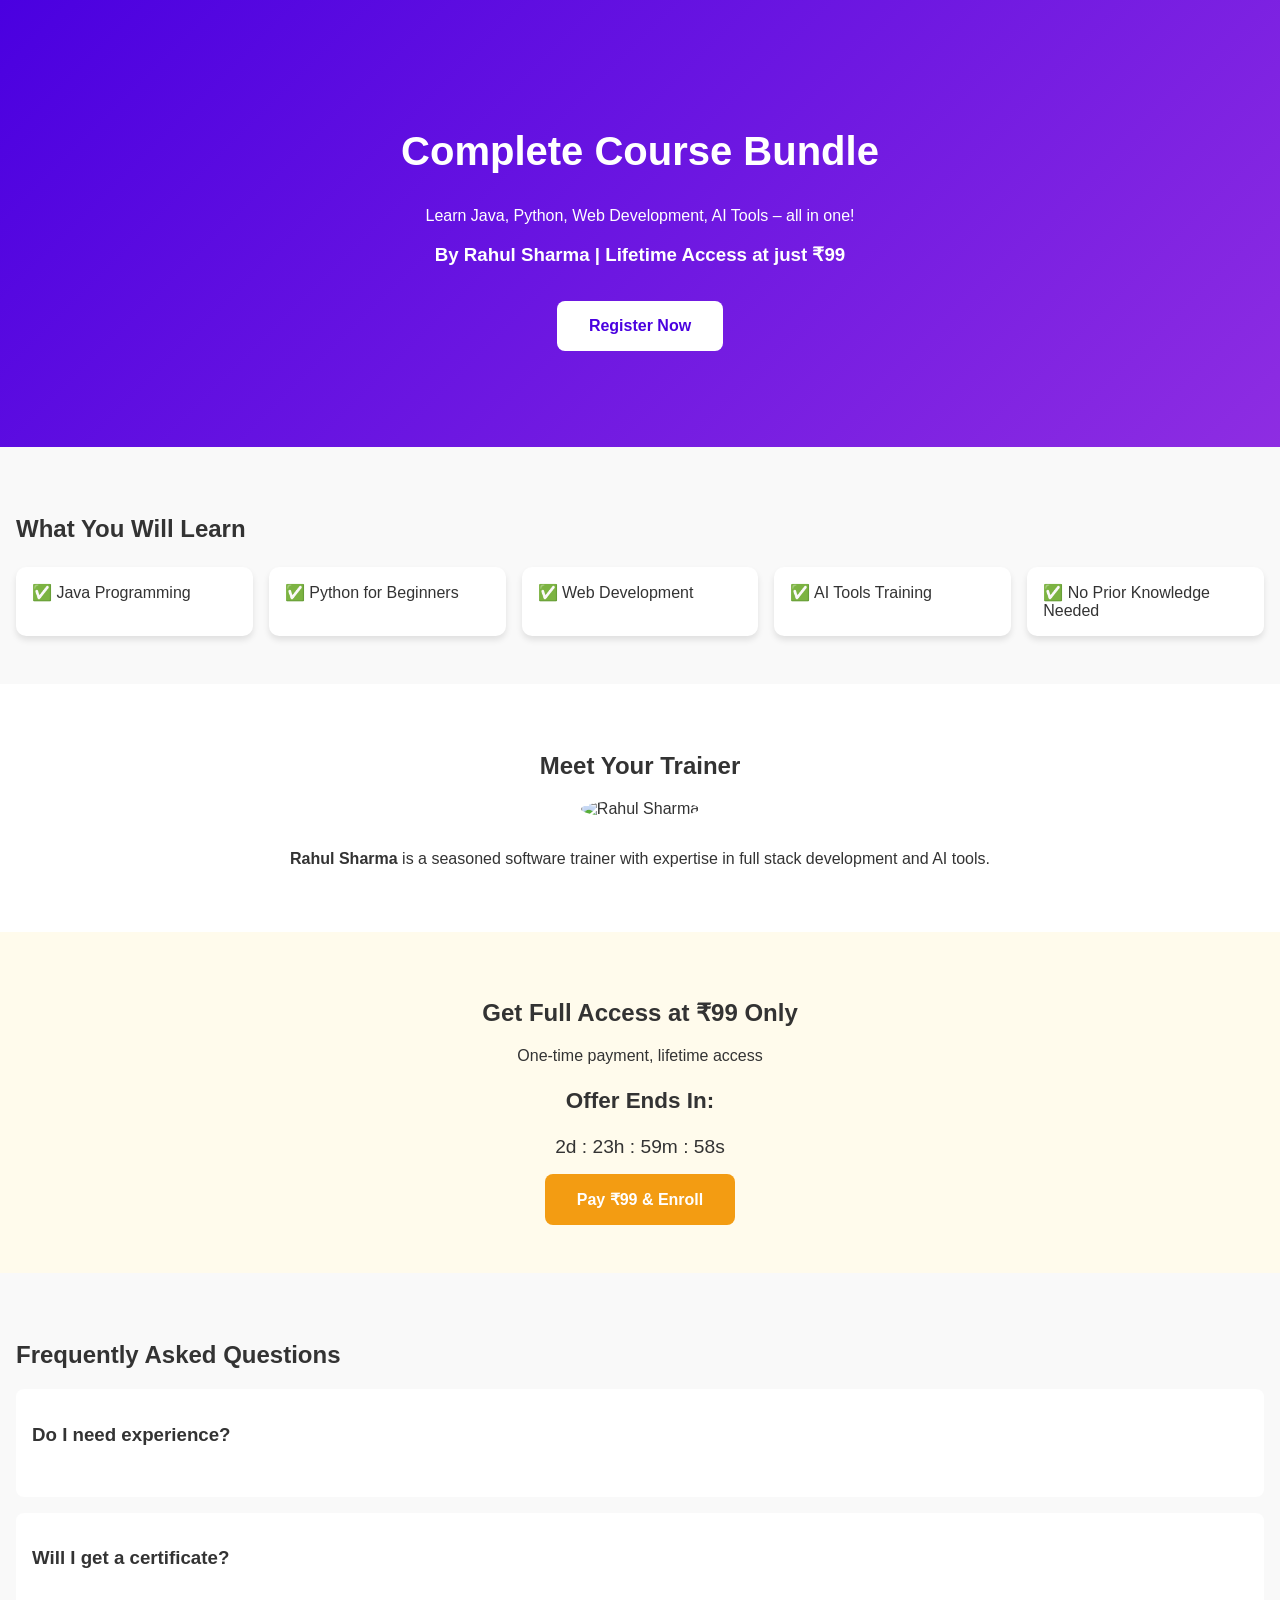
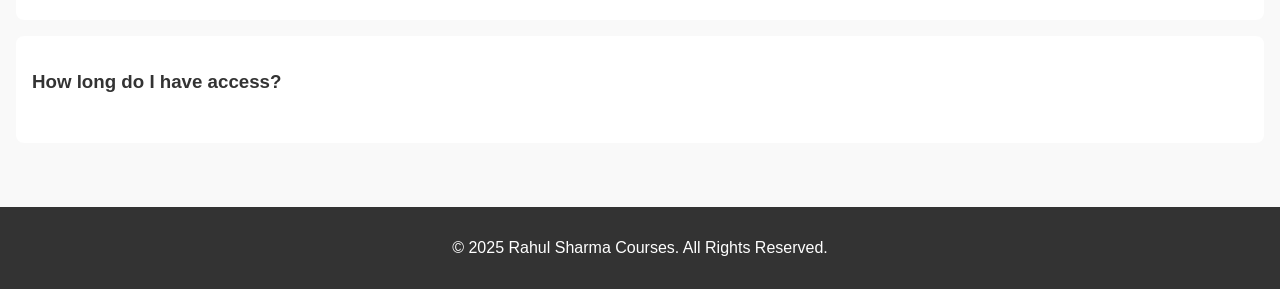
==== index.html @ 365afa6a "Rename index (1).html to index.html" ====
<!DOCTYPE html>
<html lang="en">
<head>
  <meta charset="UTF-8" />
  <meta name="viewport" content="width=device-width, initial-scale=1.0"/>
  <title>Complete Course Bundle - Rahul Sharma</title>
  <link rel="stylesheet" href="style.css" />
  <script src="script.js" defer></script>
</head>
<body>

  <!-- Hero Section -->
  <section class="hero">
    <div class="container">
      <h1>Complete Course Bundle</h1>
      <p>Learn Java, Python, Web Development, AI Tools – all in one!</p>
      <h3>By Rahul Sharma | Lifetime Access at just ₹99</h3>
      <a href="#register" class="btn">Register Now</a>
    </div>
  </section>

  <!-- Course Features -->
  <section class="features">
    <h2>What You Will Learn</h2>
    <div class="feature-grid">
      <div class="feature">✅ Java Programming</div>
      <div class="feature">✅ Python for Beginners</div>
      <div class="feature">✅ Web Development</div>
      <div class="feature">✅ AI Tools Training</div>
      <div class="feature">✅ No Prior Knowledge Needed</div>
    </div>
  </section>

  <!-- Trainer Info -->
  <section class="trainer">
    <h2>Meet Your Trainer</h2>
    <img src="https://via.placeholder.com/120" alt="Rahul Sharma">
    <p><strong>Rahul Sharma</strong> is a seasoned software trainer with expertise in full stack development and AI tools.</p>
  </section>

  <!-- Pricing -->
  <section class="pricing" id="register">
    <h2>Get Full Access at ₹99 Only</h2>
    <p>One-time payment, lifetime access</p>
    <div class="countdown">
      <h3>Offer Ends In:</h3>
      <div id="timer">00d : 00h : 00m : 00s</div>
    </div>
    <a href="https://rzp.io/l/your-link-id" class="btn" target="_blank">Pay ₹99 & Enroll</a>
  </section>

  <!-- FAQ -->
  <section class="faq">
    <h2>Frequently Asked Questions</h2>
    <div class="faq-item" onclick="toggleFAQ(this)">
      <h3>Do I need experience?</h3>
      <p class="answer">No. The course is beginner-friendly.</p>
    </div>
    <div class="faq-item" onclick="toggleFAQ(this)">
      <h3>Will I get a certificate?</h3>
      <p class="answer">Yes, you’ll receive a certificate after completion.</p>
    </div>
    <div class="faq-item" onclick="toggleFAQ(this)">
      <h3>How long do I have access?</h3>
      <p class="answer">Lifetime access.</p>
    </div>
  </section>

  <!-- Footer -->
  <footer>
    <p>© 2025 Rahul Sharma Courses. All Rights Reserved.</p>
  </footer>

</body>
</html>
---- style.css ----
body {
  font-family: 'Segoe UI', sans-serif;
  margin: 0;
  padding: 0;
  background: #f9f9f9;
  color: #333;
}

.container {
  text-align: center;
  padding: 2rem;
}

.hero {
  background: linear-gradient(135deg, #4a00e0, #8e2de2);
  color: white;
  padding: 4rem 1rem;
}

.hero h1 {
  font-size: 2.5rem;
}

.hero .btn {
  background: #fff;
  color: #4a00e0;
  padding: 1rem 2rem;
  font-weight: bold;
  border-radius: 8px;
  text-decoration: none;
  display: inline-block;
  margin-top: 1rem;
}

.features {
  padding: 3rem 1rem;
}

.feature-grid {
  display: grid;
  grid-template-columns: repeat(auto-fit, minmax(180px, 1fr));
  gap: 1rem;
  margin-top: 1.5rem;
}

.feature {
  background: white;
  padding: 1rem;
  border-radius: 10px;
  box-shadow: 0 4px 6px rgba(0,0,0,0.1);
}

.trainer {
  padding: 3rem 1rem;
  background: #fff;
  text-align: center;
}

.trainer img {
  border-radius: 50%;
  margin-bottom: 1rem;
}

.pricing {
  background: #fffbec;
  padding: 3rem 1rem;
  text-align: center;
}

.pricing .btn {
  background: #f39c12;
  color: white;
  padding: 1rem 2rem;
  text-decoration: none;
  border-radius: 8px;
  font-weight: bold;
  display: inline-block;
  margin-top: 1rem;
}

.countdown {
  font-size: 1.2rem;
  margin-top: 1rem;
}

.faq {
  padding: 3rem 1rem;
}

.faq-item {
  background: white;
  padding: 1rem;
  margin-bottom: 1rem;
  border-radius: 8px;
  cursor: pointer;
  transition: all 0.3s ease;
}

.faq-item .answer {
  max-height: 0;
  overflow: hidden;
  transition: max-height 0.4s ease;
}

.faq-item.open .answer {
  max-height: 200px;
}

footer {
  background: #333;
  color: white;
  text-align: center;
  padding: 1rem;
}
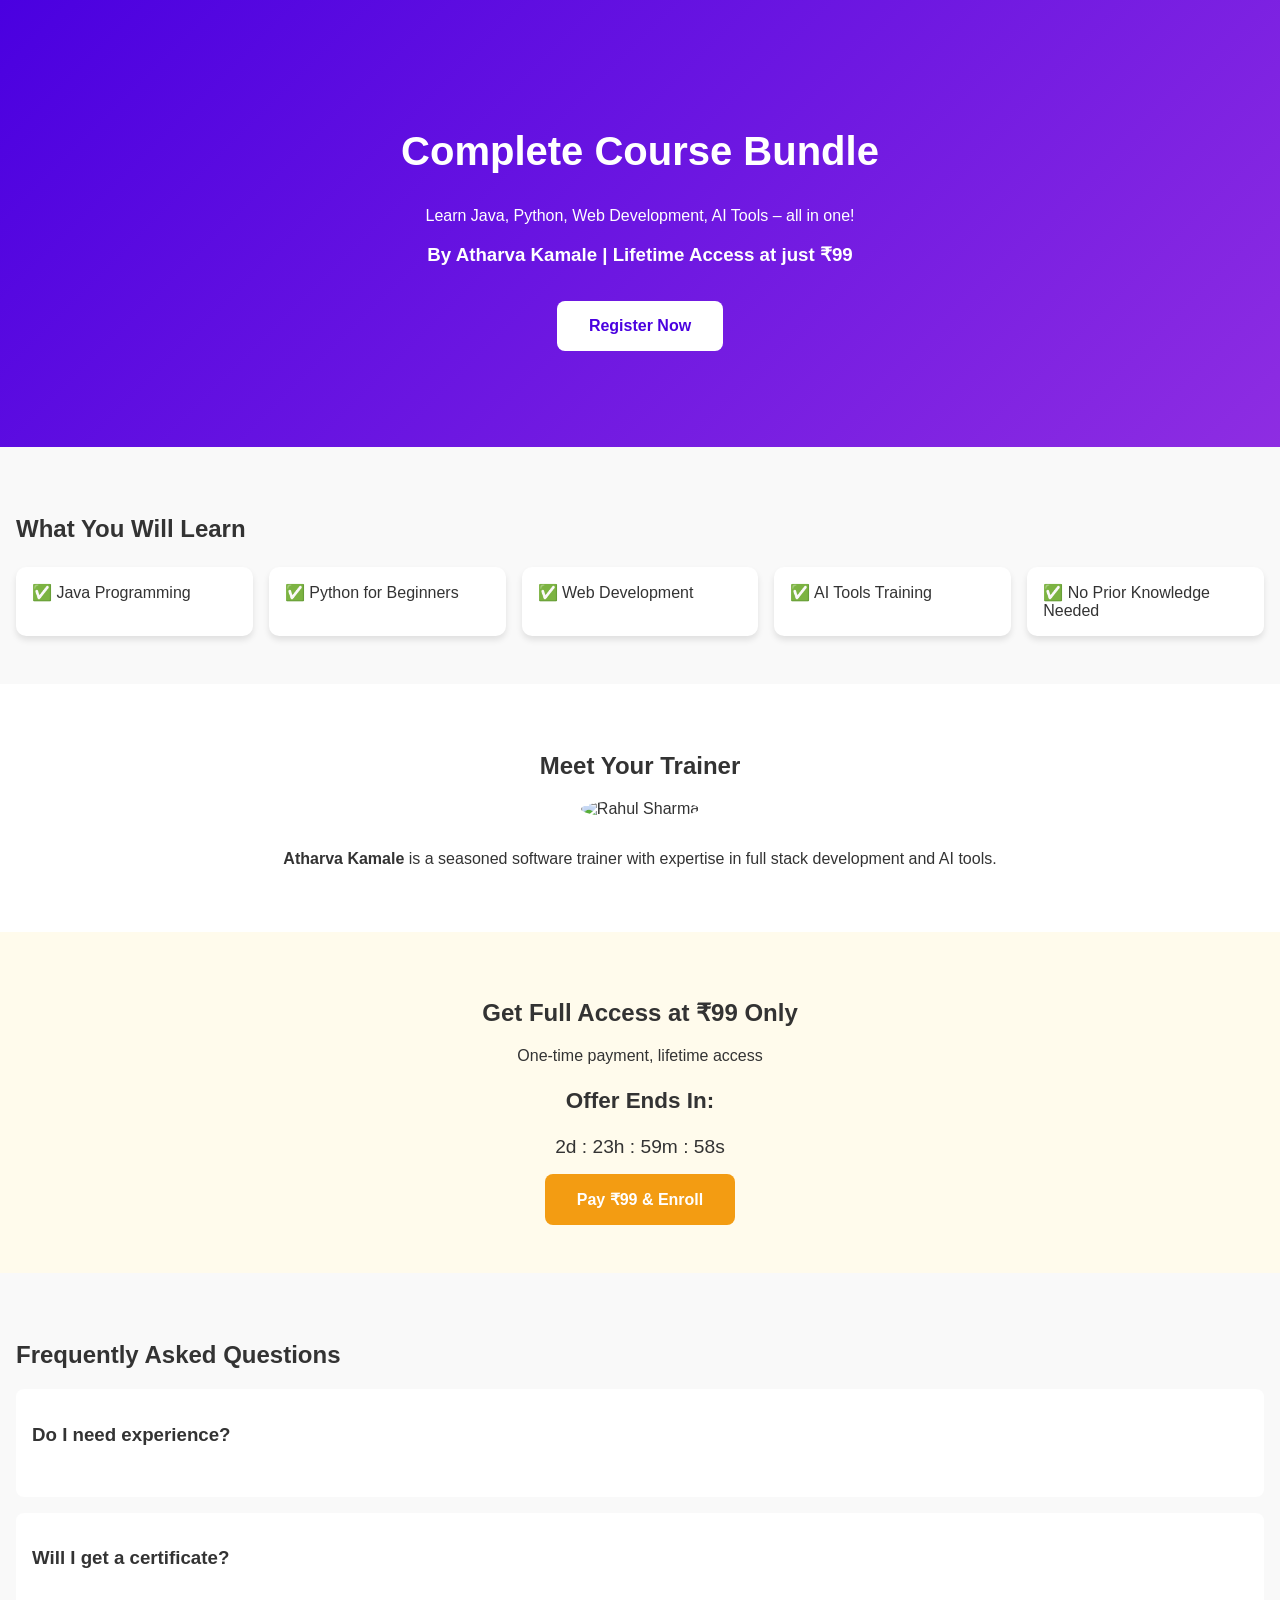
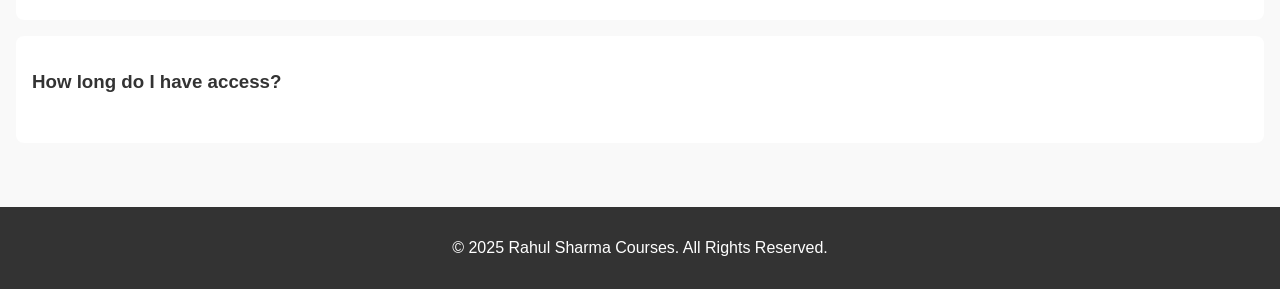
==== commit 34db7197: "Update index.html" ====
--- a/index.html
+++ b/index.html
@@ -4,7 +4,7 @@
 <head>
   <meta charset="UTF-8" />
   <meta name="viewport" content="width=device-width, initial-scale=1.0"/>
-  <title>Complete Course Bundle - Rahul Sharma</title>
+  <title>Complete Course Bundle - Atharva kamale</title>
   <link rel="stylesheet" href="style.css" />
   <script src="script.js" defer></script>
 </head>
@@ -15,7 +15,7 @@
     <div class="container">
       <h1>Complete Course Bundle</h1>
       <p>Learn Java, Python, Web Development, AI Tools – all in one!</p>
-      <h3>By Rahul Sharma | Lifetime Access at just ₹99</h3>
+      <h3>By Atharva Kamale | Lifetime Access at just ₹99</h3>
       <a href="#register" class="btn">Register Now</a>
     </div>
   </section>
@@ -36,7 +36,7 @@
   <section class="trainer">
     <h2>Meet Your Trainer</h2>
     <img src="https://via.placeholder.com/120" alt="Rahul Sharma">
-    <p><strong>Rahul Sharma</strong> is a seasoned software trainer with expertise in full stack development and AI tools.</p>
+    <p><strong>Atharva Kamale</strong> is a seasoned software trainer with expertise in full stack development and AI tools.</p>
   </section>
 
   <!-- Pricing -->
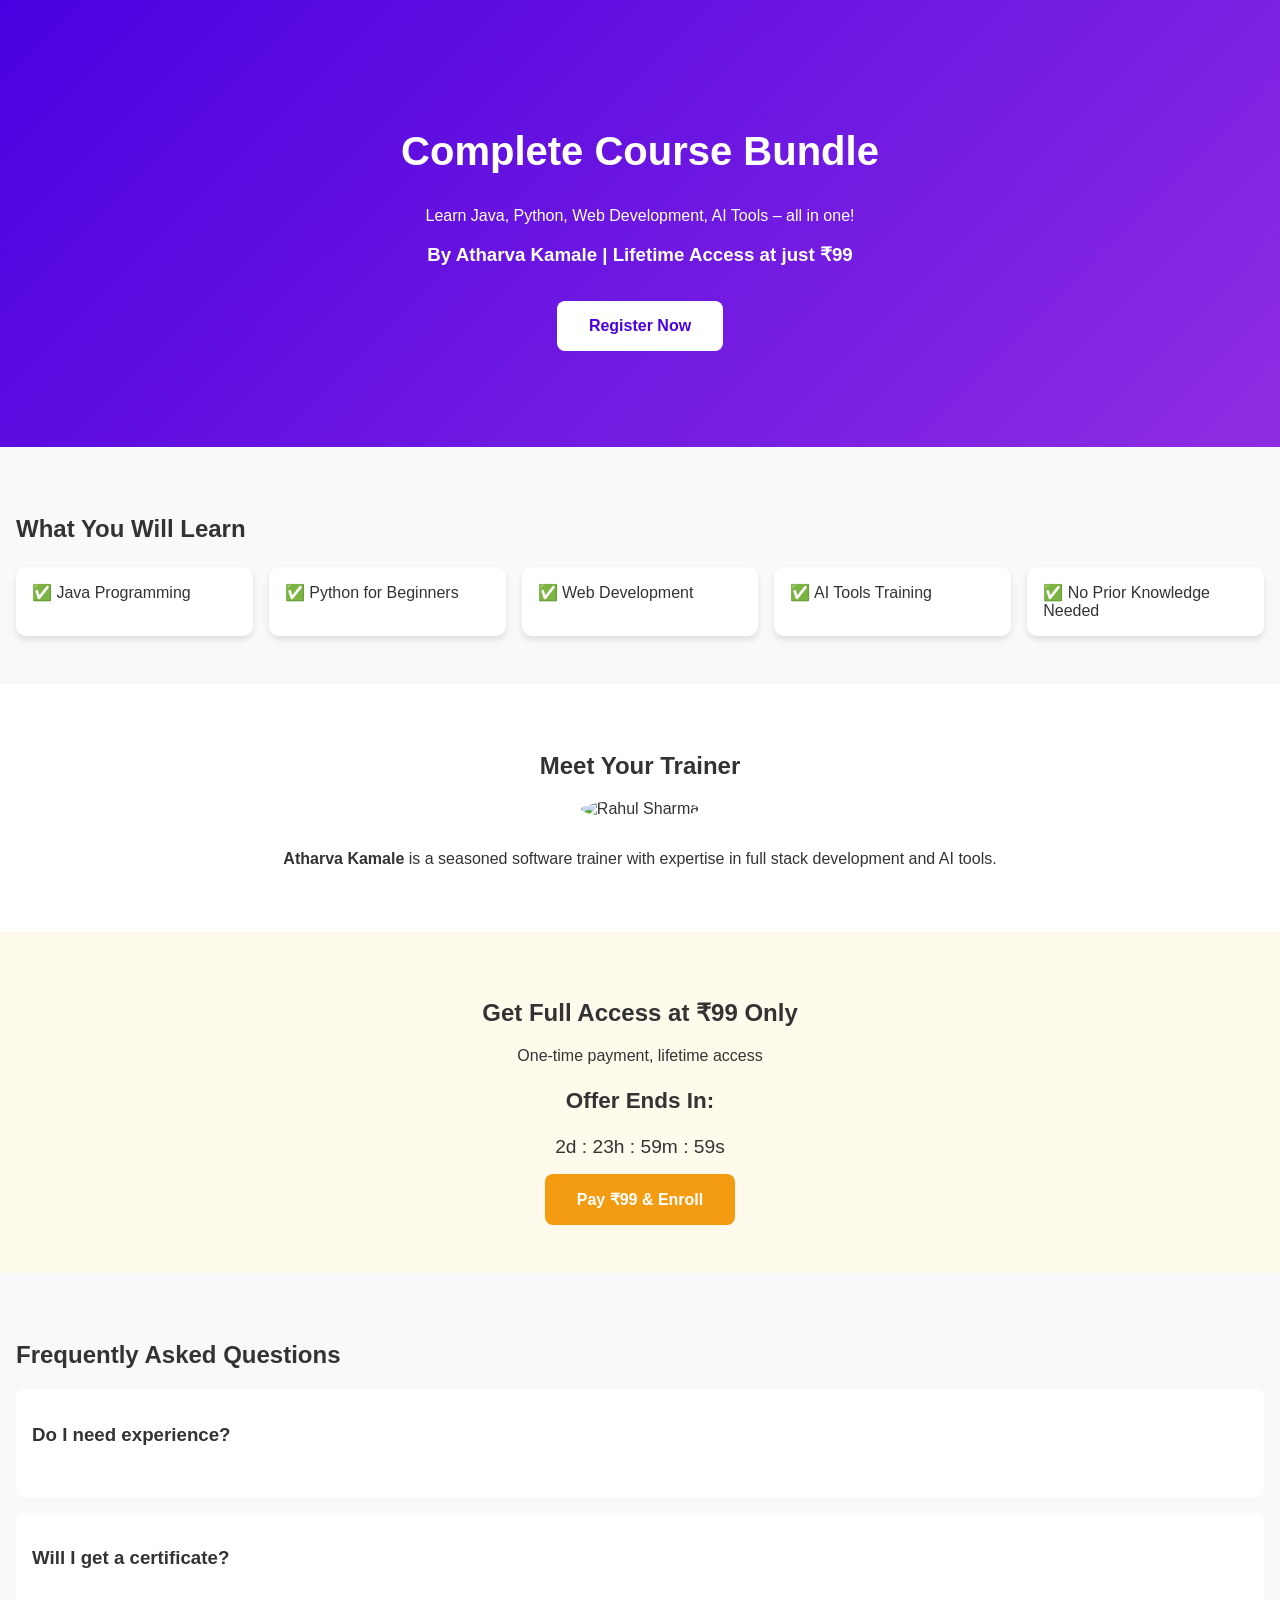
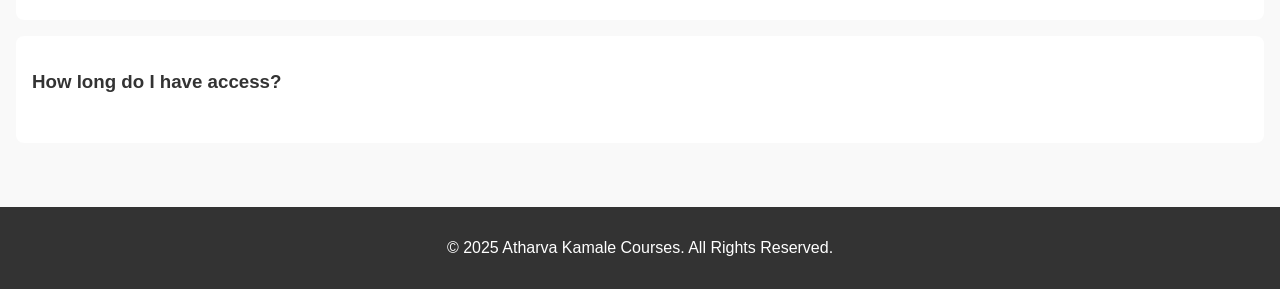
==== commit c02e0faf: "Update index.html" ====
--- a/index.html
+++ b/index.html
@@ -69,7 +69,7 @@
 
   <!-- Footer -->
   <footer>
-    <p>© 2025 Rahul Sharma Courses. All Rights Reserved.</p>
+    <p>© 2025 Atharva Kamale Courses. All Rights Reserved.</p>
   </footer>
 
 </body>
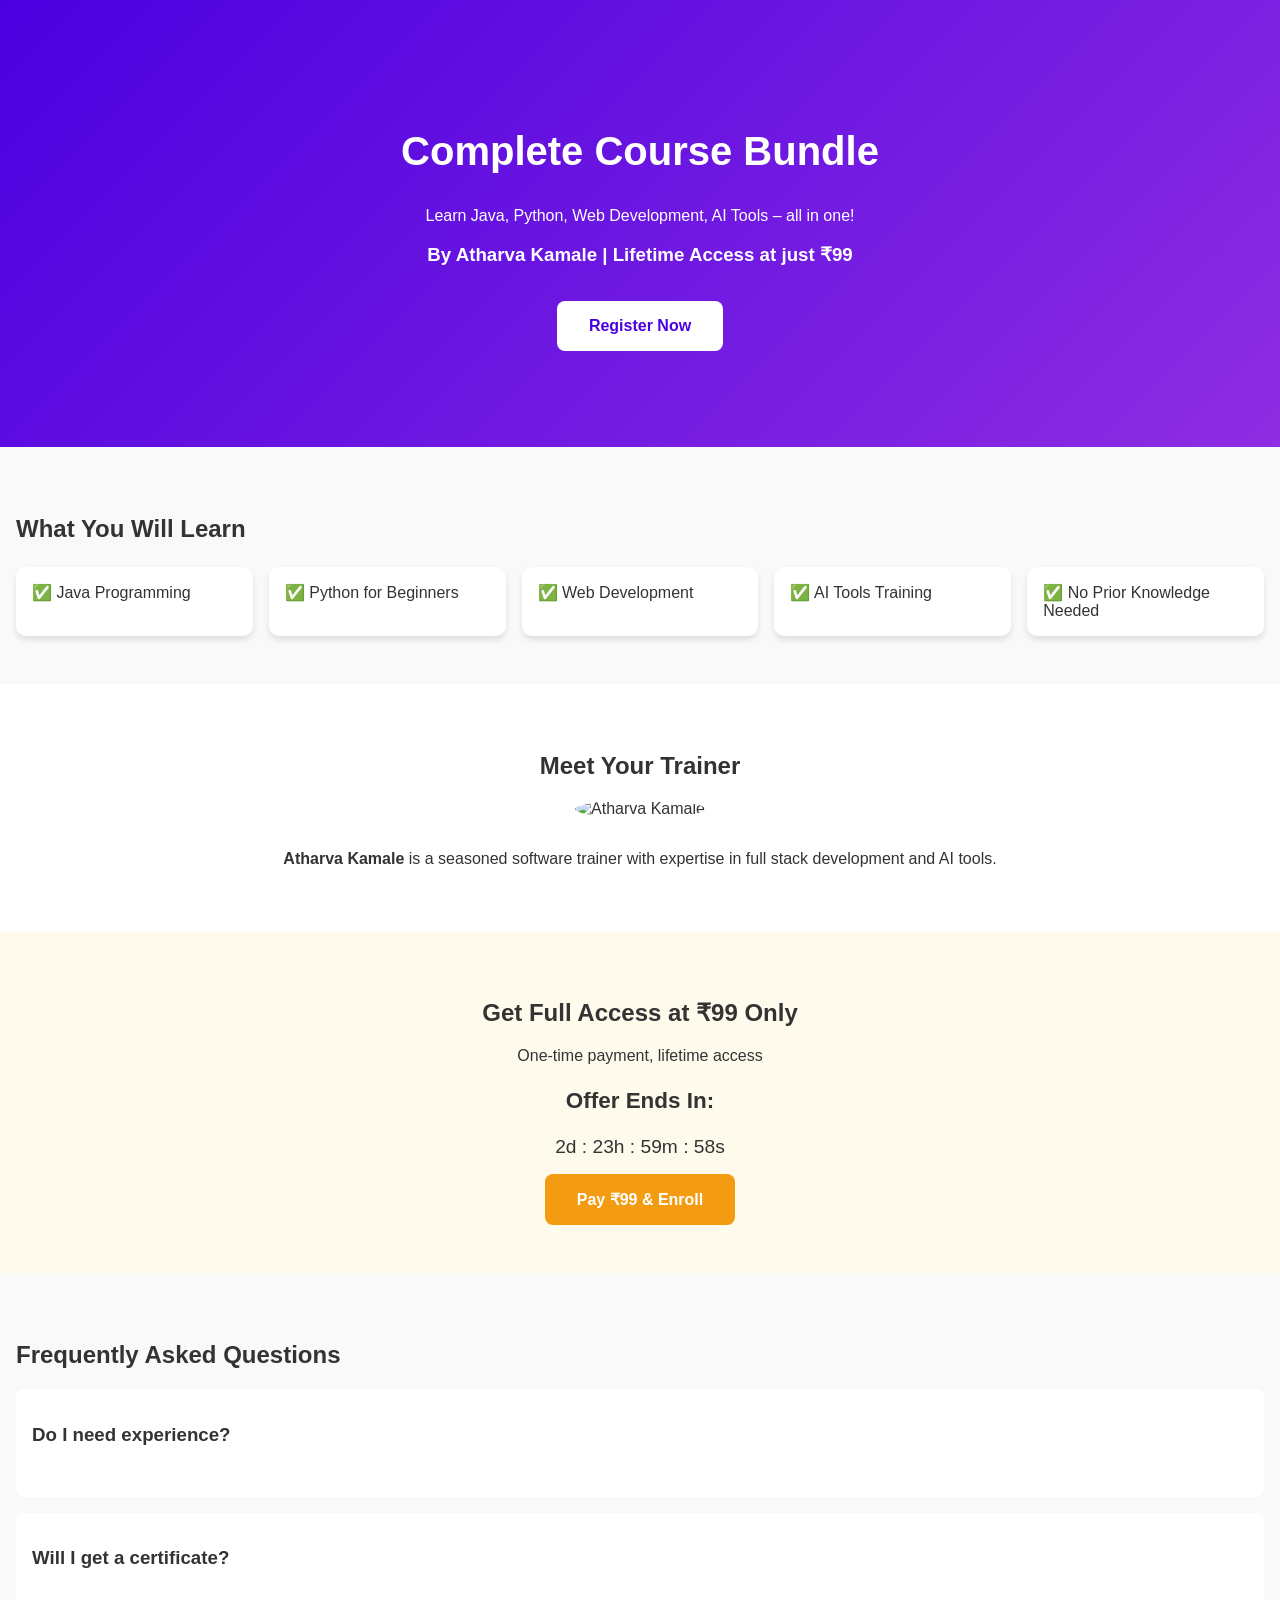
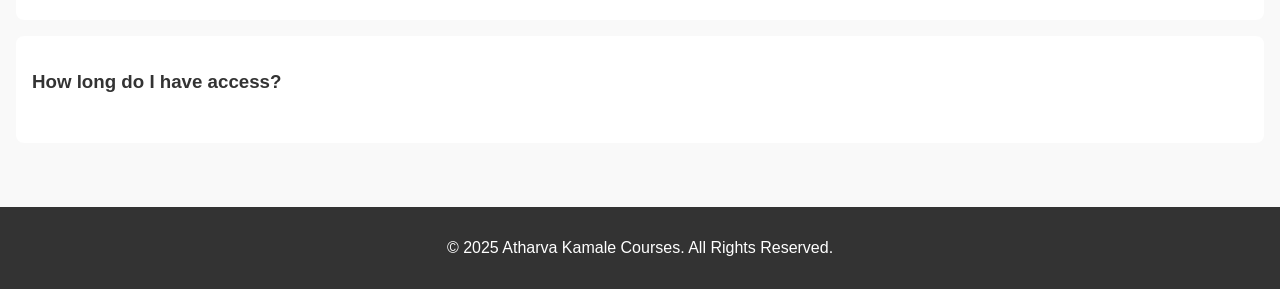
==== commit 6e481cf9: "Update index.html" ====
--- a/index.html
+++ b/index.html
@@ -35,7 +35,7 @@
   <!-- Trainer Info -->
   <section class="trainer">
     <h2>Meet Your Trainer</h2>
-    <img src="https://via.placeholder.com/120" alt="Rahul Sharma">
+    <img src="https://via.placeholder.com/120" alt="Atharva Kamale">
     <p><strong>Atharva Kamale</strong> is a seasoned software trainer with expertise in full stack development and AI tools.</p>
   </section>
 
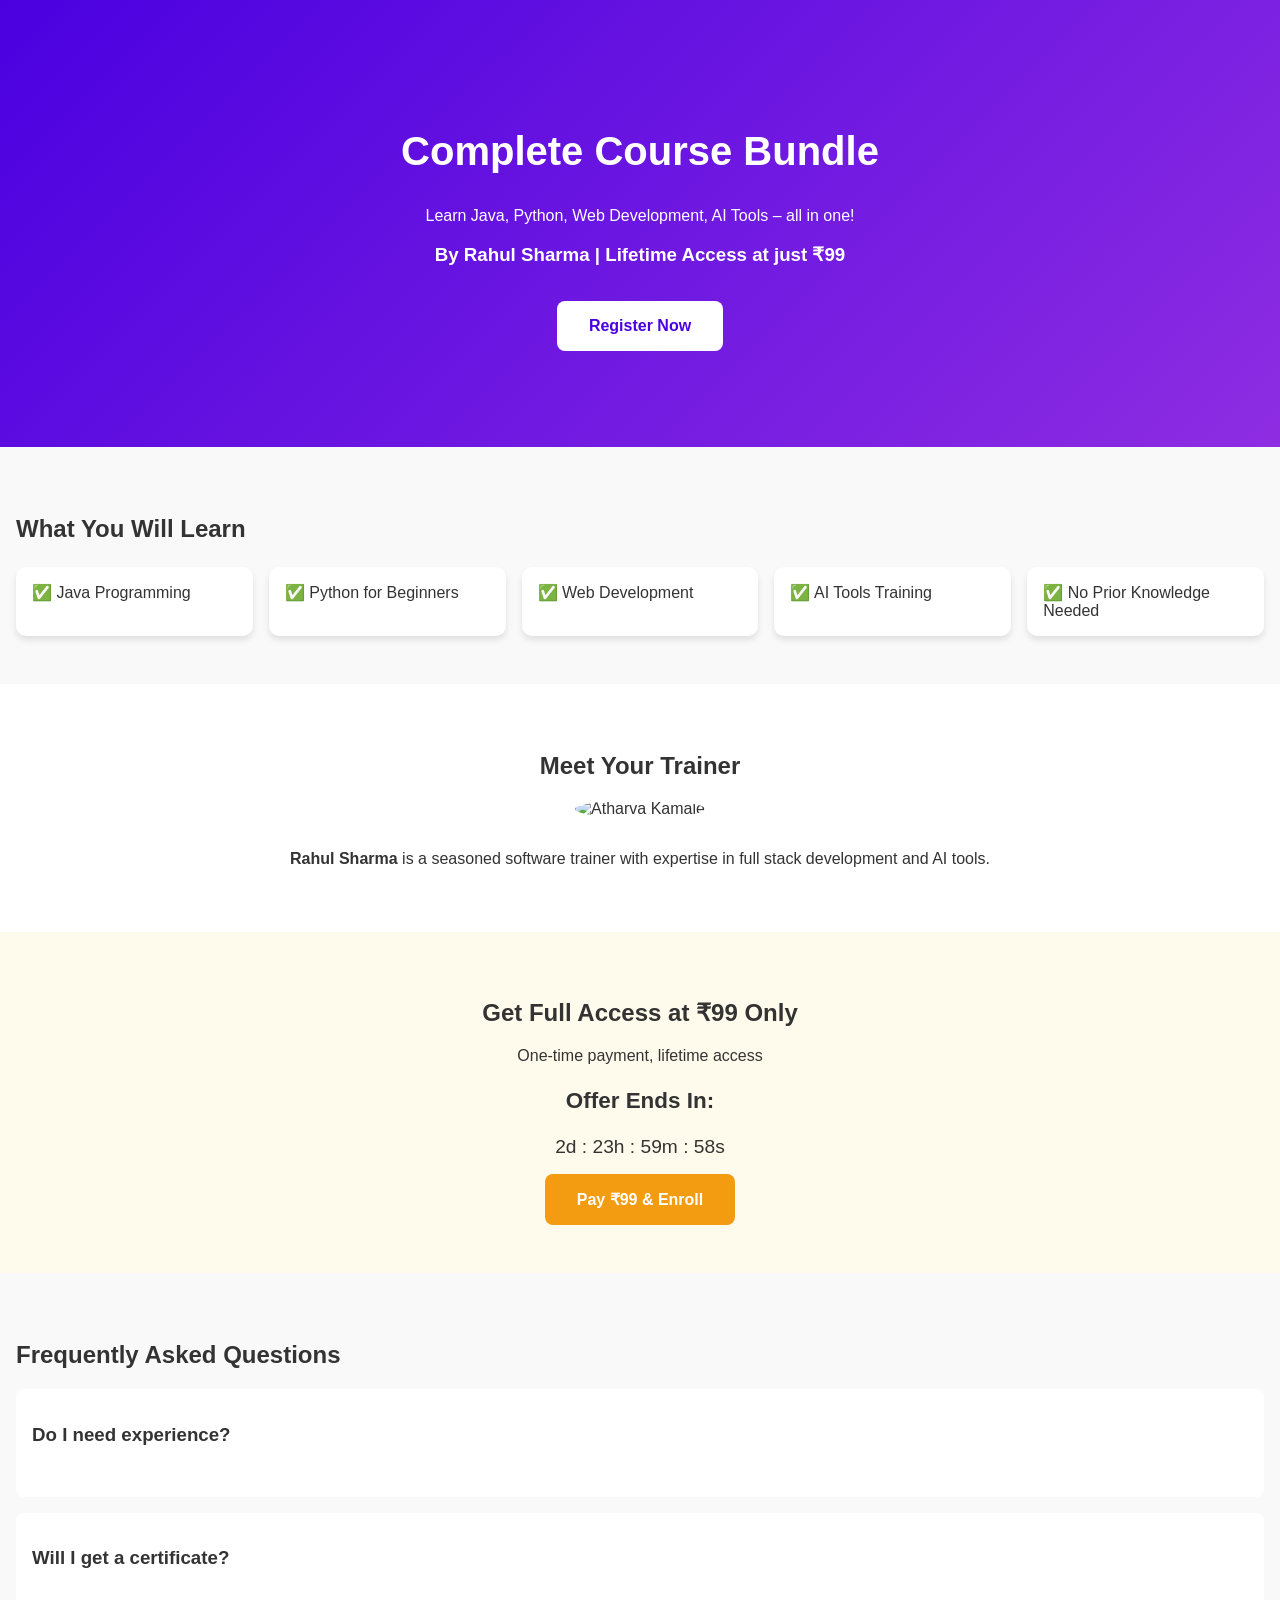
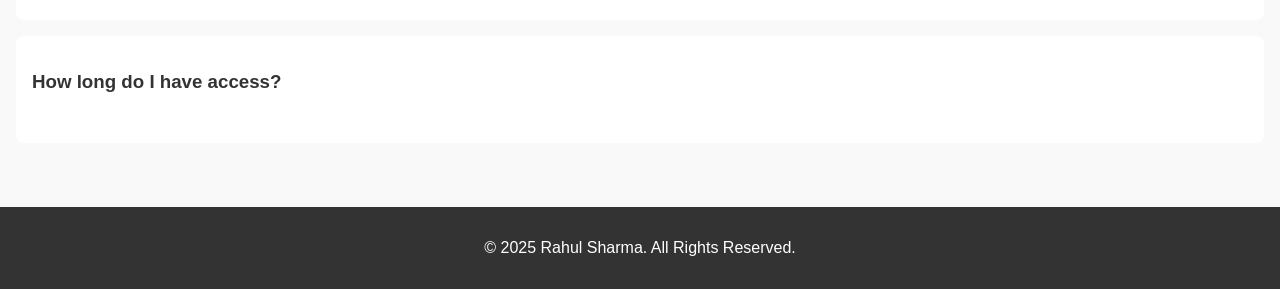
==== commit fff4a6f0: "Update index.html" ====
--- a/index.html
+++ b/index.html
@@ -4,7 +4,7 @@
 <head>
   <meta charset="UTF-8" />
   <meta name="viewport" content="width=device-width, initial-scale=1.0"/>
-  <title>Complete Course Bundle - Atharva kamale</title>
+  <title>Complete Course Bundle - Rahul Sharma</title>
   <link rel="stylesheet" href="style.css" />
   <script src="script.js" defer></script>
 </head>
@@ -15,7 +15,7 @@
     <div class="container">
       <h1>Complete Course Bundle</h1>
       <p>Learn Java, Python, Web Development, AI Tools – all in one!</p>
-      <h3>By Atharva Kamale | Lifetime Access at just ₹99</h3>
+      <h3>By Rahul Sharma | Lifetime Access at just ₹99</h3>
       <a href="#register" class="btn">Register Now</a>
     </div>
   </section>
@@ -36,7 +36,7 @@
   <section class="trainer">
     <h2>Meet Your Trainer</h2>
     <img src="https://via.placeholder.com/120" alt="Atharva Kamale">
-    <p><strong>Atharva Kamale</strong> is a seasoned software trainer with expertise in full stack development and AI tools.</p>
+    <p><strong>Rahul Sharma</strong> is a seasoned software trainer with expertise in full stack development and AI tools.</p>
   </section>
 
   <!-- Pricing -->
@@ -69,7 +69,7 @@
 
   <!-- Footer -->
   <footer>
-    <p>© 2025 Atharva Kamale Courses. All Rights Reserved.</p>
+    <p>© 2025 Rahul Sharma. All Rights Reserved.</p>
   </footer>
 
 </body>
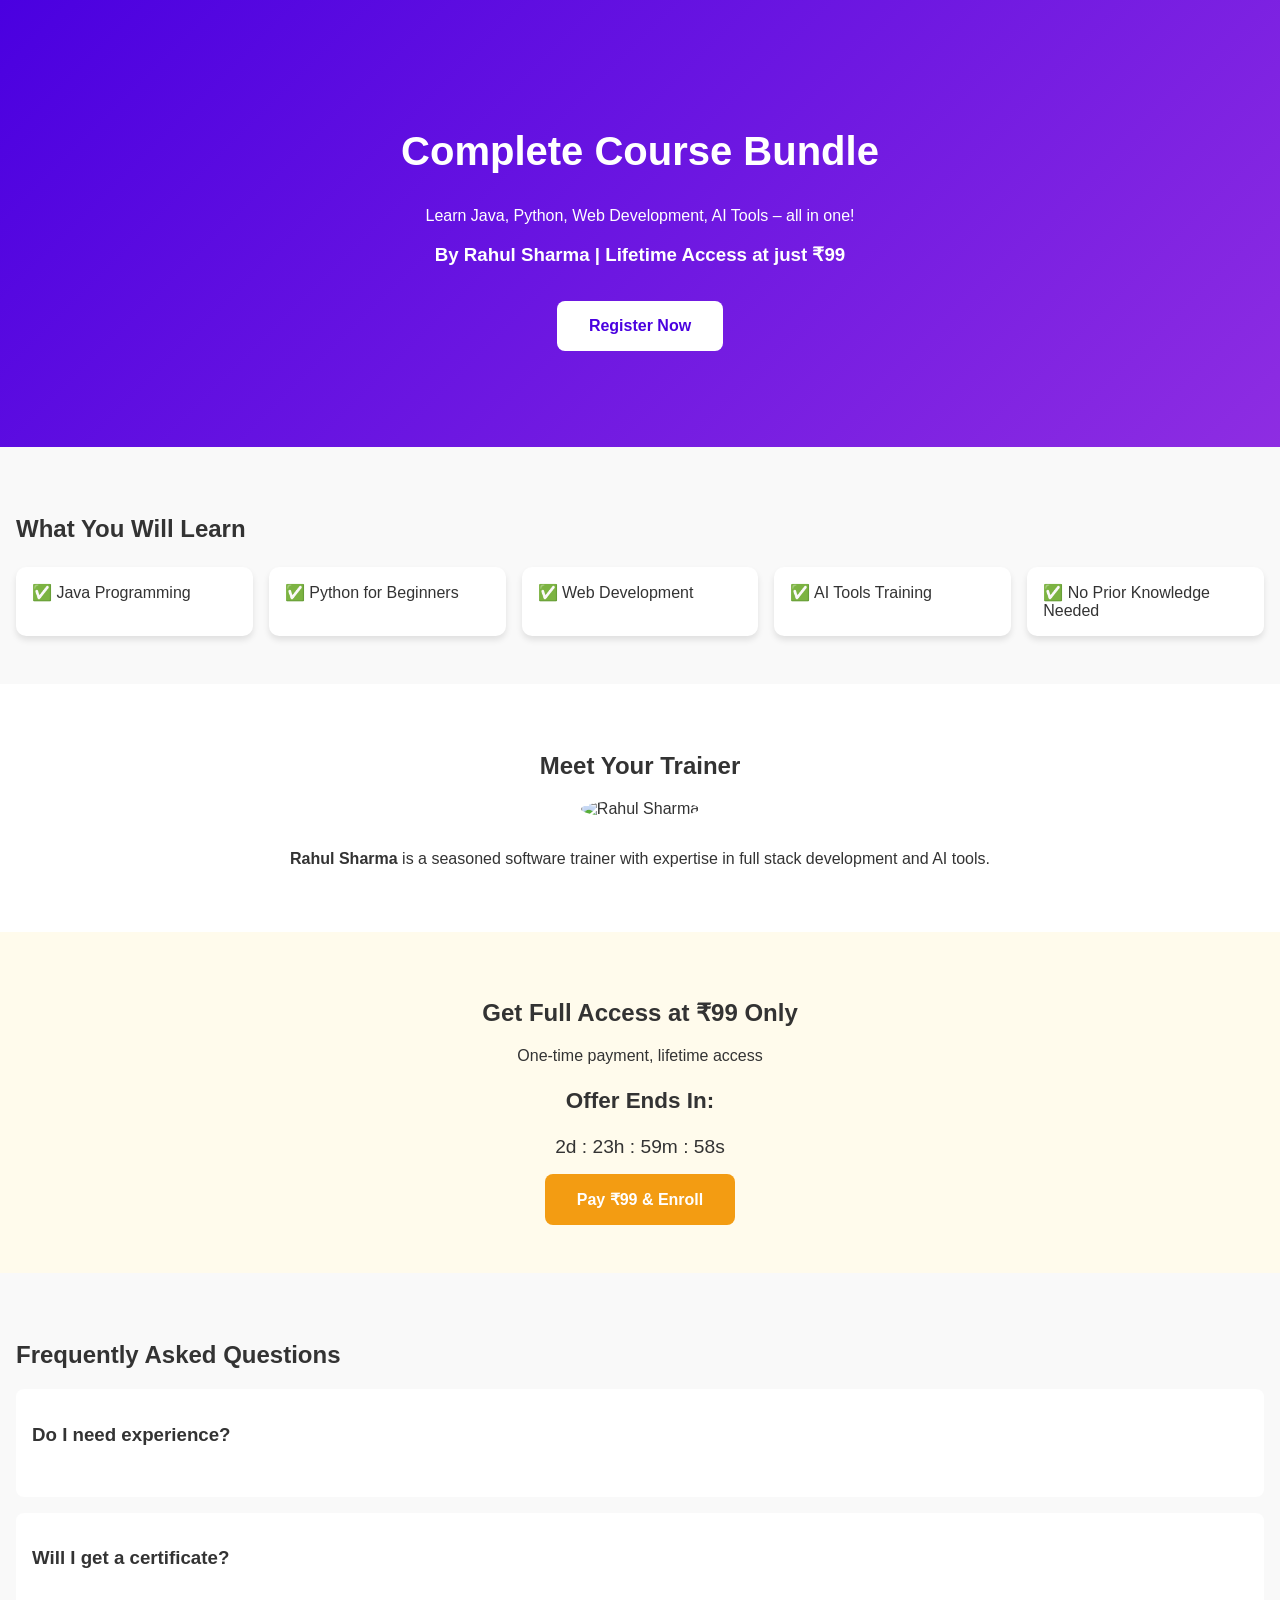
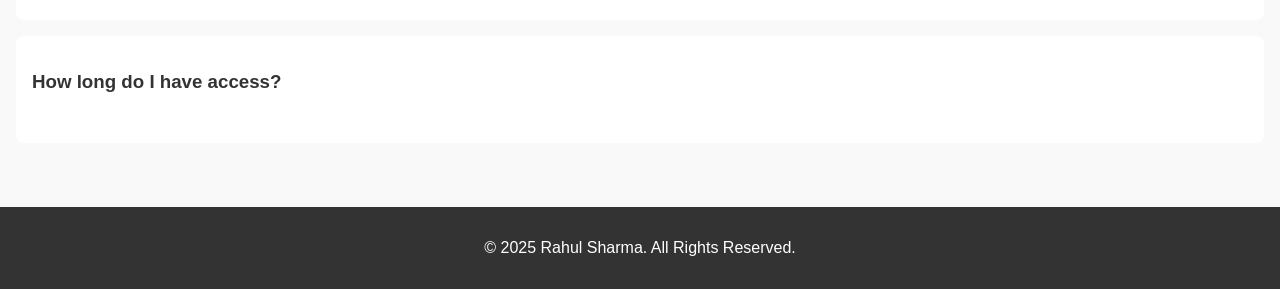
==== commit ee5b01c7: "Update index.html" ====
--- a/index.html
+++ b/index.html
@@ -35,7 +35,7 @@
   <!-- Trainer Info -->
   <section class="trainer">
     <h2>Meet Your Trainer</h2>
-    <img src="https://via.placeholder.com/120" alt="Atharva Kamale">
+    <img src="https://via.placeholder.com/120" alt="Rahul Sharma">
     <p><strong>Rahul Sharma</strong> is a seasoned software trainer with expertise in full stack development and AI tools.</p>
   </section>
 
